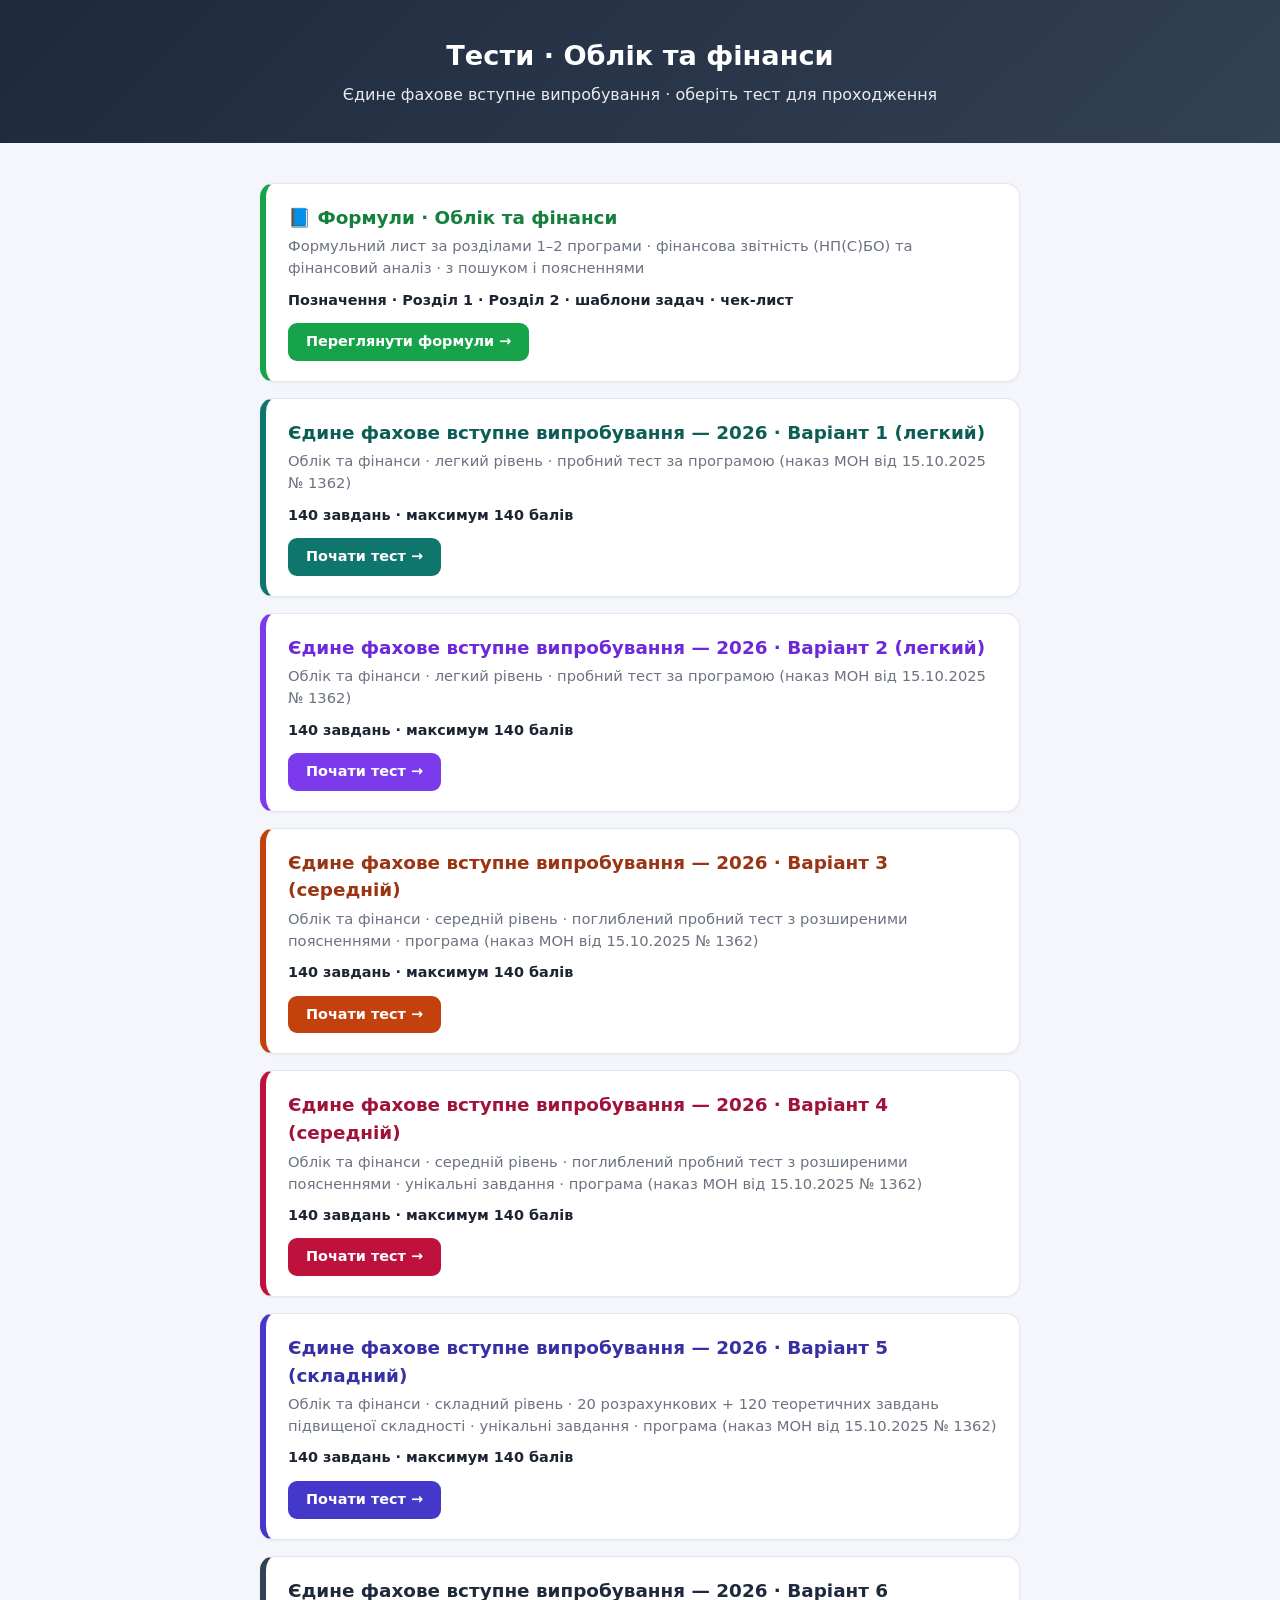
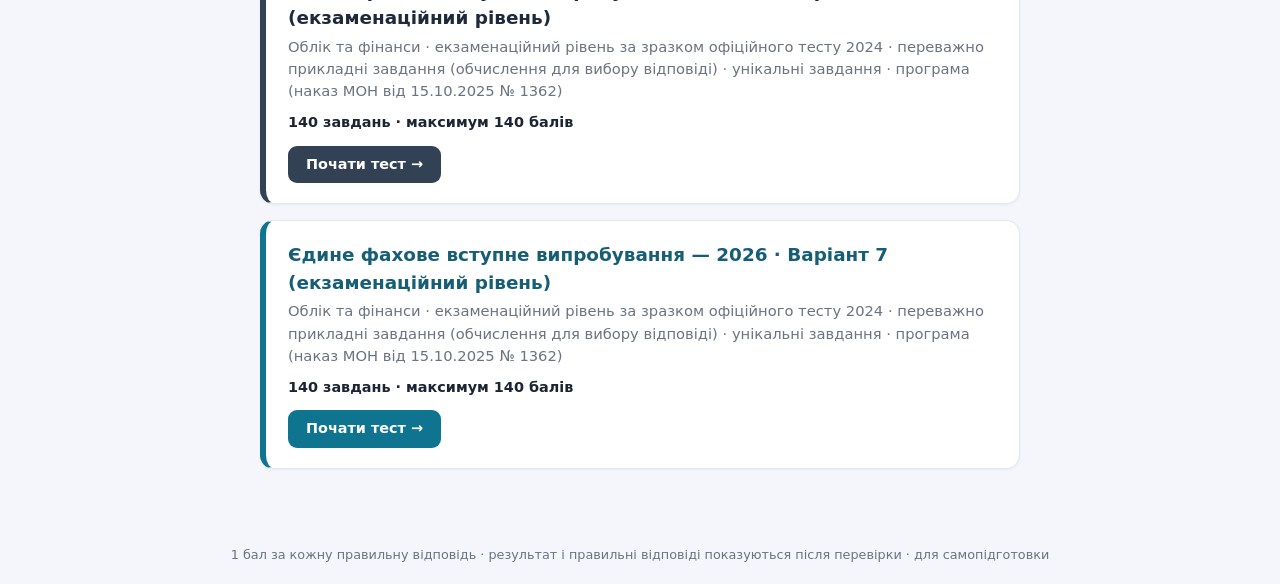
==== docs/index.html @ 67af6b8b "Підготовка статичного сайту тестів ЄФВВ для GitHub Pages - сайт у docs/ (index.html + variant-1..7 +" ====
<!DOCTYPE html>
<html lang="uk">
<head>
<meta charset="UTF-8">
<meta name="viewport" content="width=device-width, initial-scale=1.0">
<title>Тести ЄФВВ · Облік та фінанси</title>
<meta name="description" content="Безкоштовні пробні тести ЄФВВ з обліку та фінансів: варіанти різної складності з миттєвою перевіркою та формульний лист. Для самопідготовки до вступу в магістратуру.">
<meta property="og:type" content="website">
<meta property="og:locale" content="uk_UA">
<meta property="og:title" content="Тести ЄФВВ · Облік та фінанси">
<meta property="og:description" content="Безкоштовні пробні тести ЄФВВ з обліку та фінансів + формульний лист. Варіанти різної складності з миттєвою перевіркою.">
<meta name="twitter:card" content="summary">
<link rel="icon" href="assets/favicon.svg">
<style>
  body{margin:0;font-family:'Segoe UI',system-ui,Arial,sans-serif;background:#f4f6fb;color:#1c2433;line-height:1.5}
  header{background:linear-gradient(135deg,#1e293b,#334155);color:#fff;padding:36px 20px;text-align:center}
  header h1{margin:0 0 6px;font-size:1.7rem}
  header p{margin:0;opacity:.9}
  .wrap{max-width:760px;margin:0 auto;padding:24px 20px 40px}
  .card{display:block;text-decoration:none;color:inherit;background:#fff;border:1px solid #e3e8f0;
        border-left:6px solid var(--c);border-radius:14px;padding:20px 22px;margin:16px 0;
        box-shadow:0 1px 3px rgba(20,30,60,.05);transition:.15s}
  .card:hover{transform:translateY(-2px);box-shadow:0 8px 22px rgba(20,30,60,.10)}
  .card .cn{font-size:1.15rem;font-weight:700;color:var(--cd)}
  .card .cd{color:#6b7280;font-size:.92rem;margin-top:4px}
  .card .cb{color:#1c2433;font-size:.9rem;margin-top:10px;font-weight:600}
  .card .go{margin-top:12px;display:inline-block;color:#fff;background:var(--c);
            padding:8px 18px;border-radius:9px;font-weight:700;font-size:.9rem}
  footer{text-align:center;color:#6b7280;font-size:.8rem;padding:20px}
</style>
</head>
<body>
<header>
  <h1>Тести · Облік та фінанси</h1>
  <p>Єдине фахове вступне випробування · оберіть тест для проходження</p>
</header>
<div class="wrap">
<a class="card" style="--c:#16a34a;--cd:#15803d" href="formulas.html"><div class="cn">📘 Формули · Облік та фінанси</div><div class="cd">Формульний лист за розділами 1–2 програми · фінансова звітність (НП(С)БО) та фінансовий аналіз · з пошуком і поясненнями</div><div class="cb">Позначення · Розділ 1 · Розділ 2 · шаблони задач · чек-лист</div><div class="go">Переглянути формули →</div></a>
<a class="card" style="--c:#0f766e;--cd:#0d5d57" href="variant-1.html"><div class="cn">Єдине фахове вступне випробування — 2026 · Варіант 1 (легкий)</div><div class="cd">Облік та фінанси · легкий рівень · пробний тест за програмою (наказ МОН від 15.10.2025 № 1362)</div><div class="cb">140 завдань · максимум 140 балів</div><div class="go">Почати тест →</div></a>
<a class="card" style="--c:#7c3aed;--cd:#6d28d9" href="variant-2.html"><div class="cn">Єдине фахове вступне випробування — 2026 · Варіант 2 (легкий)</div><div class="cd">Облік та фінанси · легкий рівень · пробний тест за програмою (наказ МОН від 15.10.2025 № 1362)</div><div class="cb">140 завдань · максимум 140 балів</div><div class="go">Почати тест →</div></a>
<a class="card" style="--c:#c2410c;--cd:#9a3412" href="variant-3.html"><div class="cn">Єдине фахове вступне випробування — 2026 · Варіант 3 (середній)</div><div class="cd">Облік та фінанси · середній рівень · поглиблений пробний тест з розширеними поясненнями · програма (наказ МОН від 15.10.2025 № 1362)</div><div class="cb">140 завдань · максимум 140 балів</div><div class="go">Почати тест →</div></a>
<a class="card" style="--c:#be123c;--cd:#9f1239" href="variant-4.html"><div class="cn">Єдине фахове вступне випробування — 2026 · Варіант 4 (середній)</div><div class="cd">Облік та фінанси · середній рівень · поглиблений пробний тест з розширеними поясненнями · унікальні завдання · програма (наказ МОН від 15.10.2025 № 1362)</div><div class="cb">140 завдань · максимум 140 балів</div><div class="go">Почати тест →</div></a>
<a class="card" style="--c:#4338ca;--cd:#3730a3" href="variant-5.html"><div class="cn">Єдине фахове вступне випробування — 2026 · Варіант 5 (складний)</div><div class="cd">Облік та фінанси · складний рівень · 20 розрахункових + 120 теоретичних завдань підвищеної складності · унікальні завдання · програма (наказ МОН від 15.10.2025 № 1362)</div><div class="cb">140 завдань · максимум 140 балів</div><div class="go">Почати тест →</div></a>
<a class="card" style="--c:#334155;--cd:#1e293b" href="variant-6.html"><div class="cn">Єдине фахове вступне випробування — 2026 · Варіант 6 (екзаменаційний рівень)</div><div class="cd">Облік та фінанси · екзаменаційний рівень за зразком офіційного тесту 2024 · переважно прикладні завдання (обчислення для вибору відповіді) · унікальні завдання · програма (наказ МОН від 15.10.2025 № 1362)</div><div class="cb">140 завдань · максимум 140 балів</div><div class="go">Почати тест →</div></a>
<a class="card" style="--c:#0e7490;--cd:#155e75" href="variant-7.html"><div class="cn">Єдине фахове вступне випробування — 2026 · Варіант 7 (екзаменаційний рівень)</div><div class="cd">Облік та фінанси · екзаменаційний рівень за зразком офіційного тесту 2024 · переважно прикладні завдання (обчислення для вибору відповіді) · унікальні завдання · програма (наказ МОН від 15.10.2025 № 1362)</div><div class="cb">140 завдань · максимум 140 балів</div><div class="go">Почати тест →</div></a>
</div>
<footer>1 бал за кожну правильну відповідь · результат і правильні відповіді показуються після перевірки · для самопідготовки</footer>
</body>
</html>
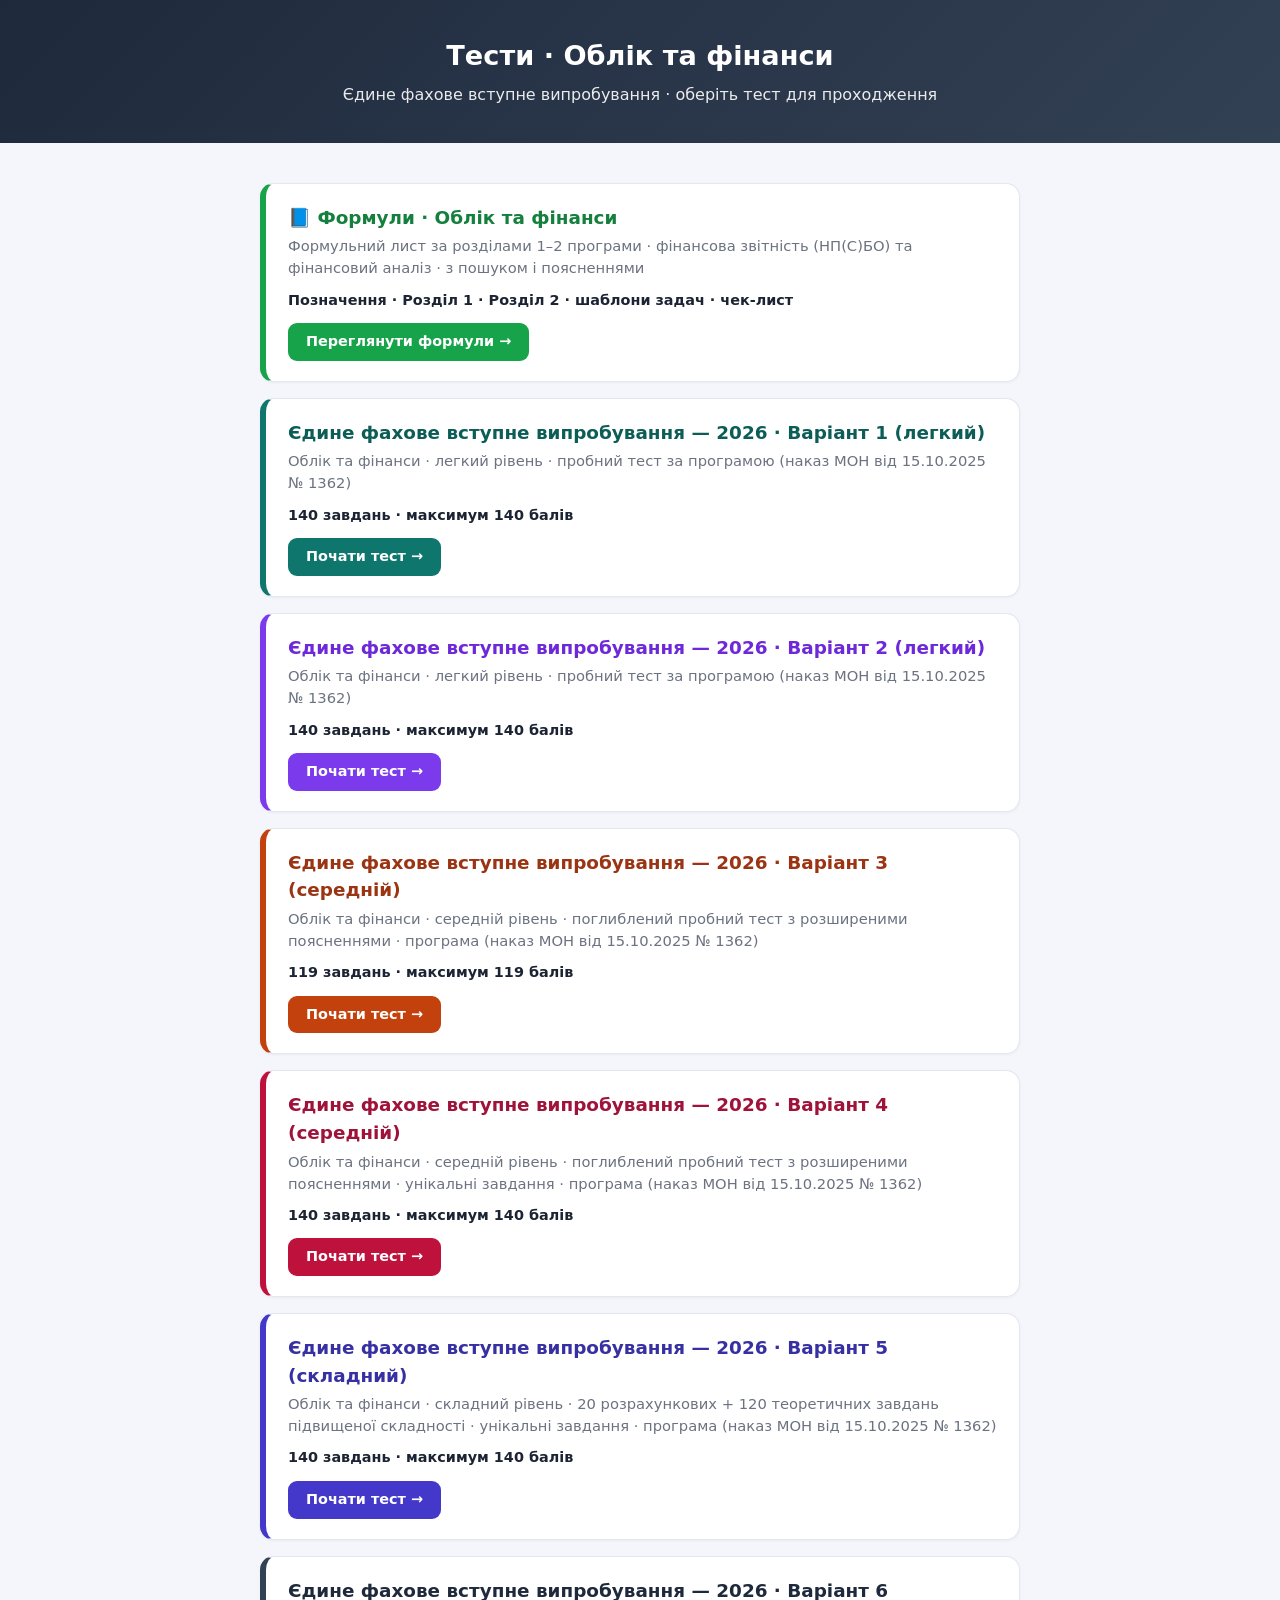
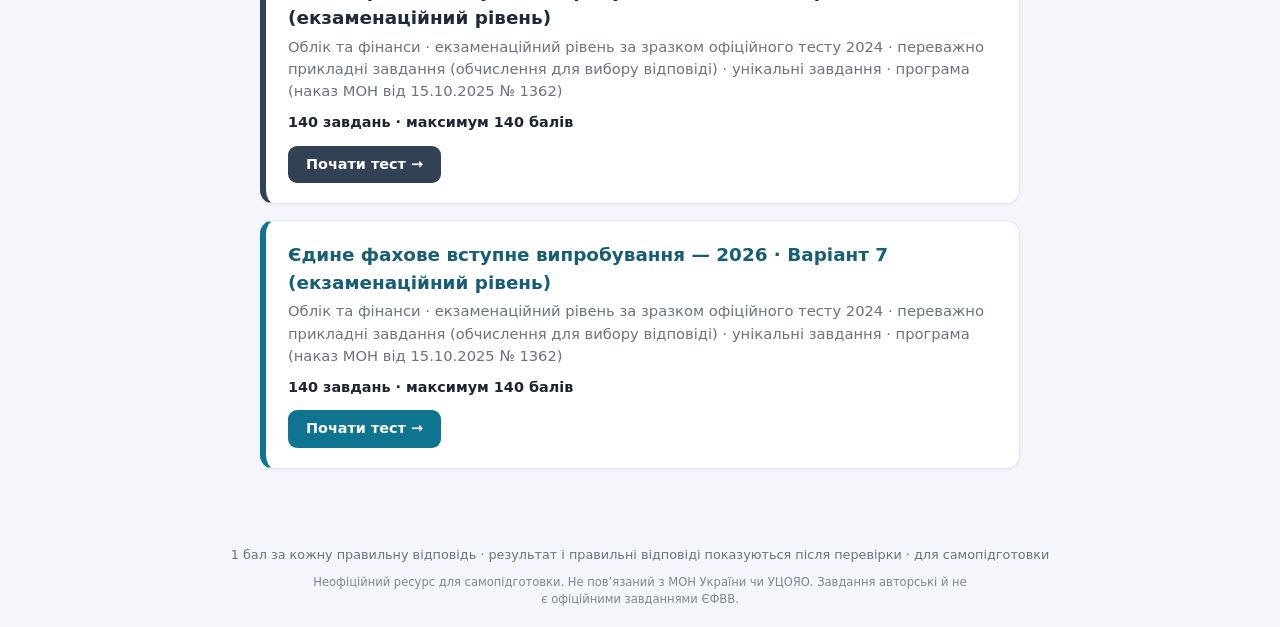
==== commit e3f4430a: "Дисклеймер на сторінках + дедуплікація питань між варіантами - видимий дисклеймер у футері (головна," ====
--- a/docs/index.html
+++ b/docs/index.html
@@ -27,6 +27,7 @@
   .card .go{margin-top:12px;display:inline-block;color:#fff;background:var(--c);
             padding:8px 18px;border-radius:9px;font-weight:700;font-size:.9rem}
   footer{text-align:center;color:#6b7280;font-size:.8rem;padding:20px}
+  .disclaimer{max-width:660px;margin:10px auto 0;font-size:.72rem;line-height:1.45;color:#6b7280;opacity:.85}
 </style>
 </head>
 <body>
@@ -38,12 +39,12 @@
 <a class="card" style="--c:#16a34a;--cd:#15803d" href="formulas.html"><div class="cn">📘 Формули · Облік та фінанси</div><div class="cd">Формульний лист за розділами 1–2 програми · фінансова звітність (НП(С)БО) та фінансовий аналіз · з пошуком і поясненнями</div><div class="cb">Позначення · Розділ 1 · Розділ 2 · шаблони задач · чек-лист</div><div class="go">Переглянути формули →</div></a>
 <a class="card" style="--c:#0f766e;--cd:#0d5d57" href="variant-1.html"><div class="cn">Єдине фахове вступне випробування — 2026 · Варіант 1 (легкий)</div><div class="cd">Облік та фінанси · легкий рівень · пробний тест за програмою (наказ МОН від 15.10.2025 № 1362)</div><div class="cb">140 завдань · максимум 140 балів</div><div class="go">Почати тест →</div></a>
 <a class="card" style="--c:#7c3aed;--cd:#6d28d9" href="variant-2.html"><div class="cn">Єдине фахове вступне випробування — 2026 · Варіант 2 (легкий)</div><div class="cd">Облік та фінанси · легкий рівень · пробний тест за програмою (наказ МОН від 15.10.2025 № 1362)</div><div class="cb">140 завдань · максимум 140 балів</div><div class="go">Почати тест →</div></a>
-<a class="card" style="--c:#c2410c;--cd:#9a3412" href="variant-3.html"><div class="cn">Єдине фахове вступне випробування — 2026 · Варіант 3 (середній)</div><div class="cd">Облік та фінанси · середній рівень · поглиблений пробний тест з розширеними поясненнями · програма (наказ МОН від 15.10.2025 № 1362)</div><div class="cb">140 завдань · максимум 140 балів</div><div class="go">Почати тест →</div></a>
+<a class="card" style="--c:#c2410c;--cd:#9a3412" href="variant-3.html"><div class="cn">Єдине фахове вступне випробування — 2026 · Варіант 3 (середній)</div><div class="cd">Облік та фінанси · середній рівень · поглиблений пробний тест з розширеними поясненнями · програма (наказ МОН від 15.10.2025 № 1362)</div><div class="cb">119 завдань · максимум 119 балів</div><div class="go">Почати тест →</div></a>
 <a class="card" style="--c:#be123c;--cd:#9f1239" href="variant-4.html"><div class="cn">Єдине фахове вступне випробування — 2026 · Варіант 4 (середній)</div><div class="cd">Облік та фінанси · середній рівень · поглиблений пробний тест з розширеними поясненнями · унікальні завдання · програма (наказ МОН від 15.10.2025 № 1362)</div><div class="cb">140 завдань · максимум 140 балів</div><div class="go">Почати тест →</div></a>
 <a class="card" style="--c:#4338ca;--cd:#3730a3" href="variant-5.html"><div class="cn">Єдине фахове вступне випробування — 2026 · Варіант 5 (складний)</div><div class="cd">Облік та фінанси · складний рівень · 20 розрахункових + 120 теоретичних завдань підвищеної складності · унікальні завдання · програма (наказ МОН від 15.10.2025 № 1362)</div><div class="cb">140 завдань · максимум 140 балів</div><div class="go">Почати тест →</div></a>
 <a class="card" style="--c:#334155;--cd:#1e293b" href="variant-6.html"><div class="cn">Єдине фахове вступне випробування — 2026 · Варіант 6 (екзаменаційний рівень)</div><div class="cd">Облік та фінанси · екзаменаційний рівень за зразком офіційного тесту 2024 · переважно прикладні завдання (обчислення для вибору відповіді) · унікальні завдання · програма (наказ МОН від 15.10.2025 № 1362)</div><div class="cb">140 завдань · максимум 140 балів</div><div class="go">Почати тест →</div></a>
 <a class="card" style="--c:#0e7490;--cd:#155e75" href="variant-7.html"><div class="cn">Єдине фахове вступне випробування — 2026 · Варіант 7 (екзаменаційний рівень)</div><div class="cd">Облік та фінанси · екзаменаційний рівень за зразком офіційного тесту 2024 · переважно прикладні завдання (обчислення для вибору відповіді) · унікальні завдання · програма (наказ МОН від 15.10.2025 № 1362)</div><div class="cb">140 завдань · максимум 140 балів</div><div class="go">Почати тест →</div></a>
 </div>
-<footer>1 бал за кожну правильну відповідь · результат і правильні відповіді показуються після перевірки · для самопідготовки</footer>
+<footer>1 бал за кожну правильну відповідь · результат і правильні відповіді показуються після перевірки · для самопідготовки<div class="disclaimer">Неофіційний ресурс для самопідготовки. Не пов’язаний з МОН України чи УЦОЯО. Завдання авторські й не є офіційними завданнями ЄФВВ.</div></footer>
 </body>
 </html>
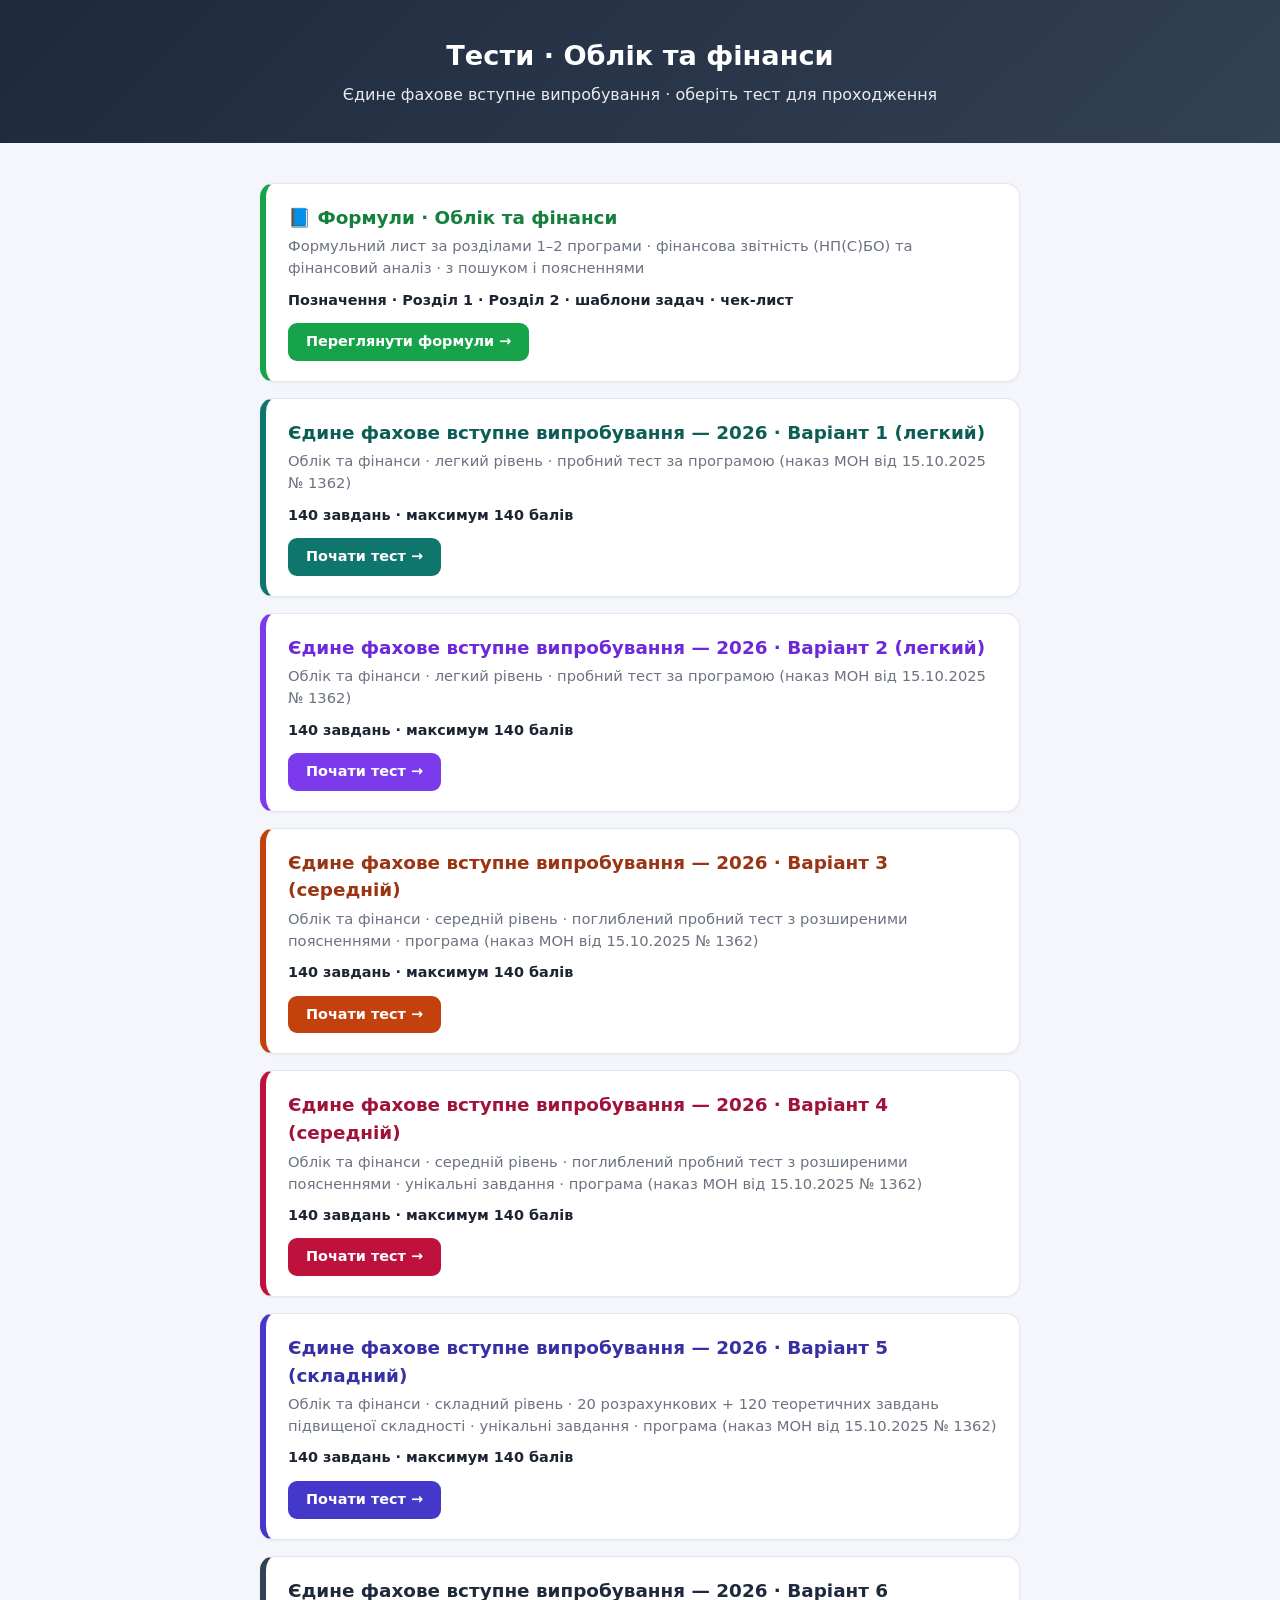
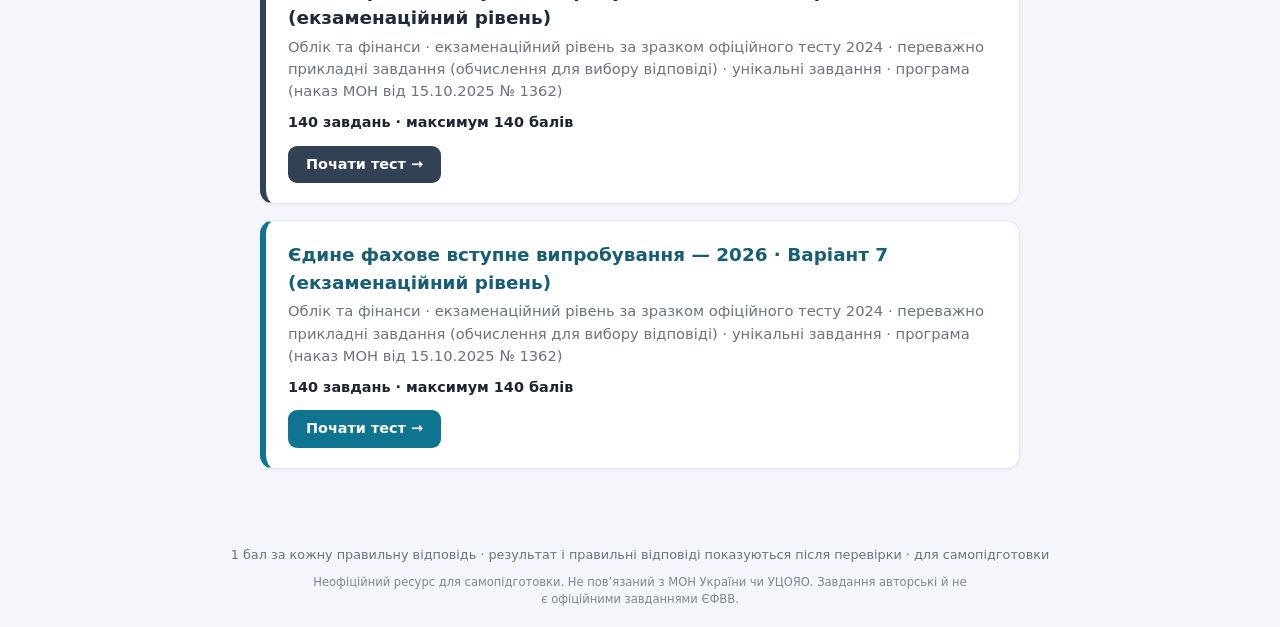
==== commit 4735f33c: "Варіант 3 знову 140 питань: додано 21 унікальне питання - generators/extra_v3.json: 21 нове питання " ====
--- a/docs/index.html
+++ b/docs/index.html
@@ -39,7 +39,7 @@
 <a class="card" style="--c:#16a34a;--cd:#15803d" href="formulas.html"><div class="cn">📘 Формули · Облік та фінанси</div><div class="cd">Формульний лист за розділами 1–2 програми · фінансова звітність (НП(С)БО) та фінансовий аналіз · з пошуком і поясненнями</div><div class="cb">Позначення · Розділ 1 · Розділ 2 · шаблони задач · чек-лист</div><div class="go">Переглянути формули →</div></a>
 <a class="card" style="--c:#0f766e;--cd:#0d5d57" href="variant-1.html"><div class="cn">Єдине фахове вступне випробування — 2026 · Варіант 1 (легкий)</div><div class="cd">Облік та фінанси · легкий рівень · пробний тест за програмою (наказ МОН від 15.10.2025 № 1362)</div><div class="cb">140 завдань · максимум 140 балів</div><div class="go">Почати тест →</div></a>
 <a class="card" style="--c:#7c3aed;--cd:#6d28d9" href="variant-2.html"><div class="cn">Єдине фахове вступне випробування — 2026 · Варіант 2 (легкий)</div><div class="cd">Облік та фінанси · легкий рівень · пробний тест за програмою (наказ МОН від 15.10.2025 № 1362)</div><div class="cb">140 завдань · максимум 140 балів</div><div class="go">Почати тест →</div></a>
-<a class="card" style="--c:#c2410c;--cd:#9a3412" href="variant-3.html"><div class="cn">Єдине фахове вступне випробування — 2026 · Варіант 3 (середній)</div><div class="cd">Облік та фінанси · середній рівень · поглиблений пробний тест з розширеними поясненнями · програма (наказ МОН від 15.10.2025 № 1362)</div><div class="cb">119 завдань · максимум 119 балів</div><div class="go">Почати тест →</div></a>
+<a class="card" style="--c:#c2410c;--cd:#9a3412" href="variant-3.html"><div class="cn">Єдине фахове вступне випробування — 2026 · Варіант 3 (середній)</div><div class="cd">Облік та фінанси · середній рівень · поглиблений пробний тест з розширеними поясненнями · програма (наказ МОН від 15.10.2025 № 1362)</div><div class="cb">140 завдань · максимум 140 балів</div><div class="go">Почати тест →</div></a>
 <a class="card" style="--c:#be123c;--cd:#9f1239" href="variant-4.html"><div class="cn">Єдине фахове вступне випробування — 2026 · Варіант 4 (середній)</div><div class="cd">Облік та фінанси · середній рівень · поглиблений пробний тест з розширеними поясненнями · унікальні завдання · програма (наказ МОН від 15.10.2025 № 1362)</div><div class="cb">140 завдань · максимум 140 балів</div><div class="go">Почати тест →</div></a>
 <a class="card" style="--c:#4338ca;--cd:#3730a3" href="variant-5.html"><div class="cn">Єдине фахове вступне випробування — 2026 · Варіант 5 (складний)</div><div class="cd">Облік та фінанси · складний рівень · 20 розрахункових + 120 теоретичних завдань підвищеної складності · унікальні завдання · програма (наказ МОН від 15.10.2025 № 1362)</div><div class="cb">140 завдань · максимум 140 балів</div><div class="go">Почати тест →</div></a>
 <a class="card" style="--c:#334155;--cd:#1e293b" href="variant-6.html"><div class="cn">Єдине фахове вступне випробування — 2026 · Варіант 6 (екзаменаційний рівень)</div><div class="cd">Облік та фінанси · екзаменаційний рівень за зразком офіційного тесту 2024 · переважно прикладні завдання (обчислення для вибору відповіді) · унікальні завдання · програма (наказ МОН від 15.10.2025 № 1362)</div><div class="cb">140 завдань · максимум 140 балів</div><div class="go">Почати тест →</div></a>
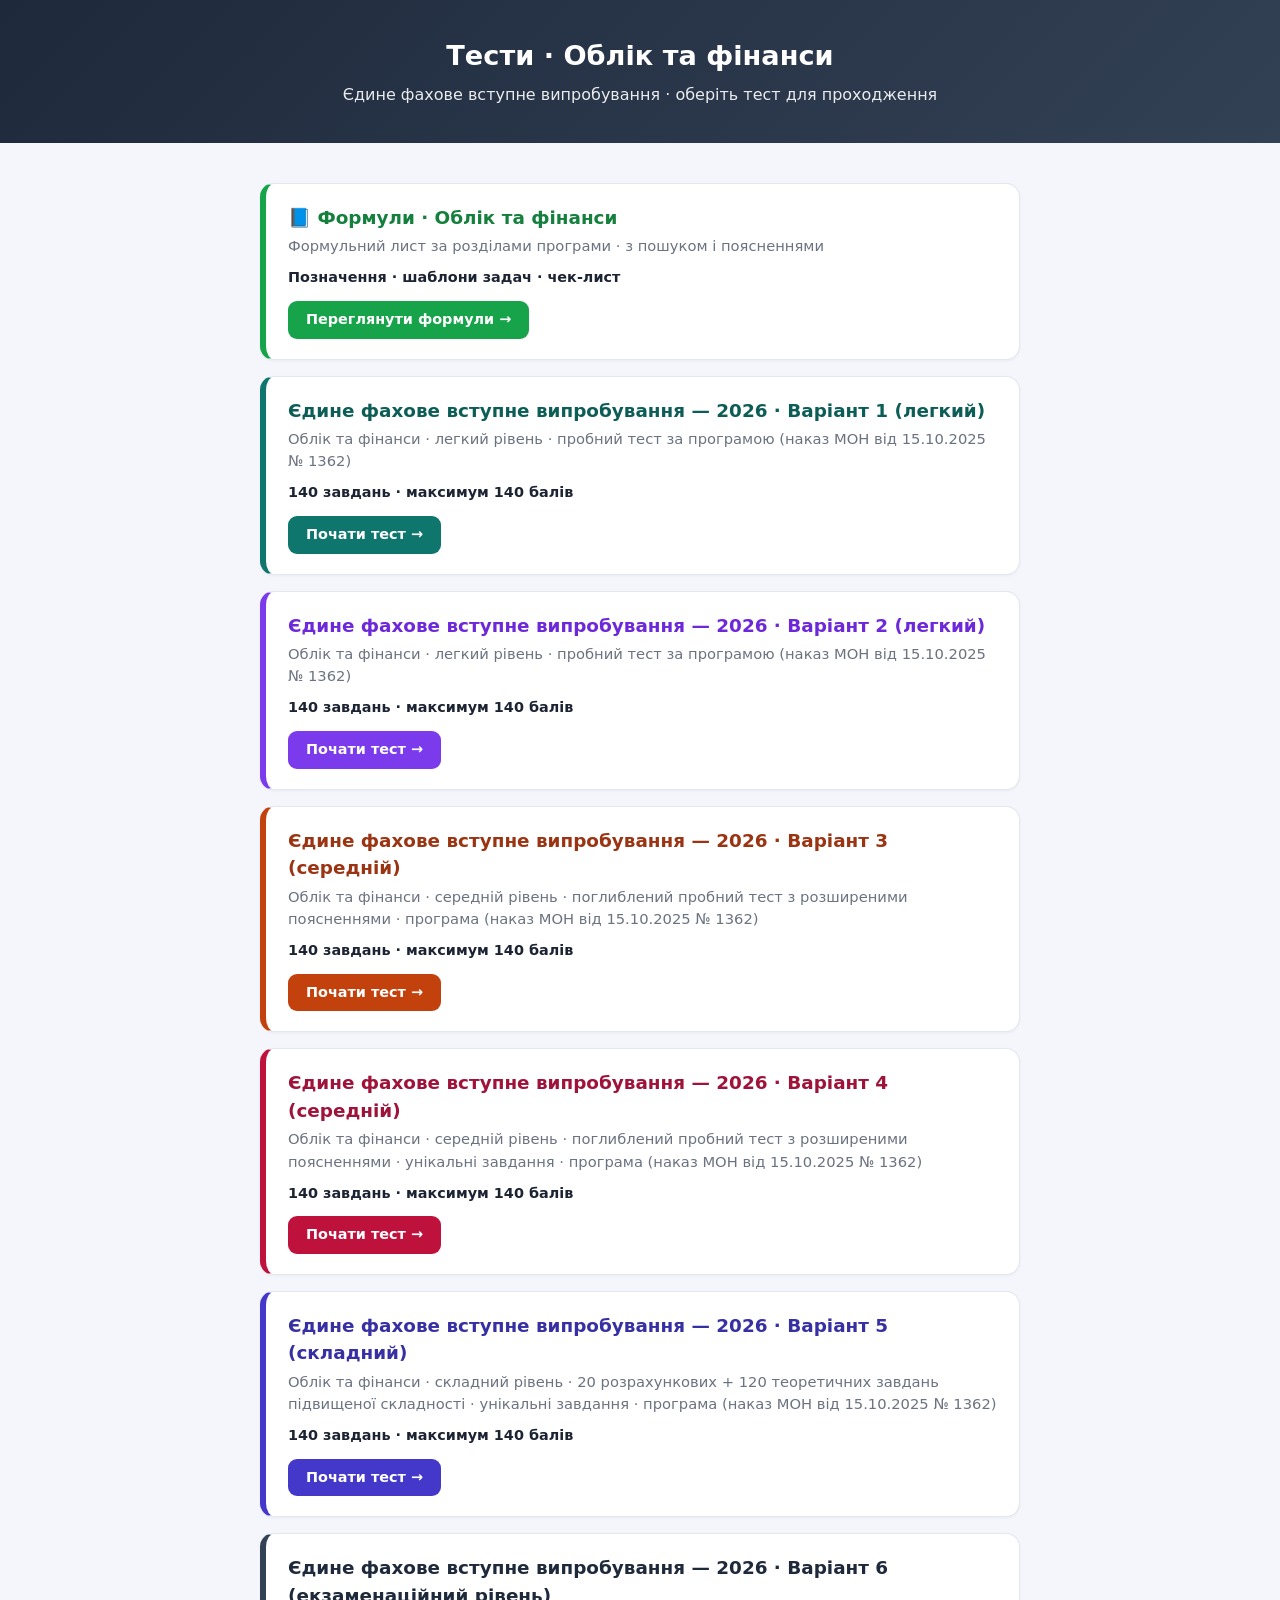
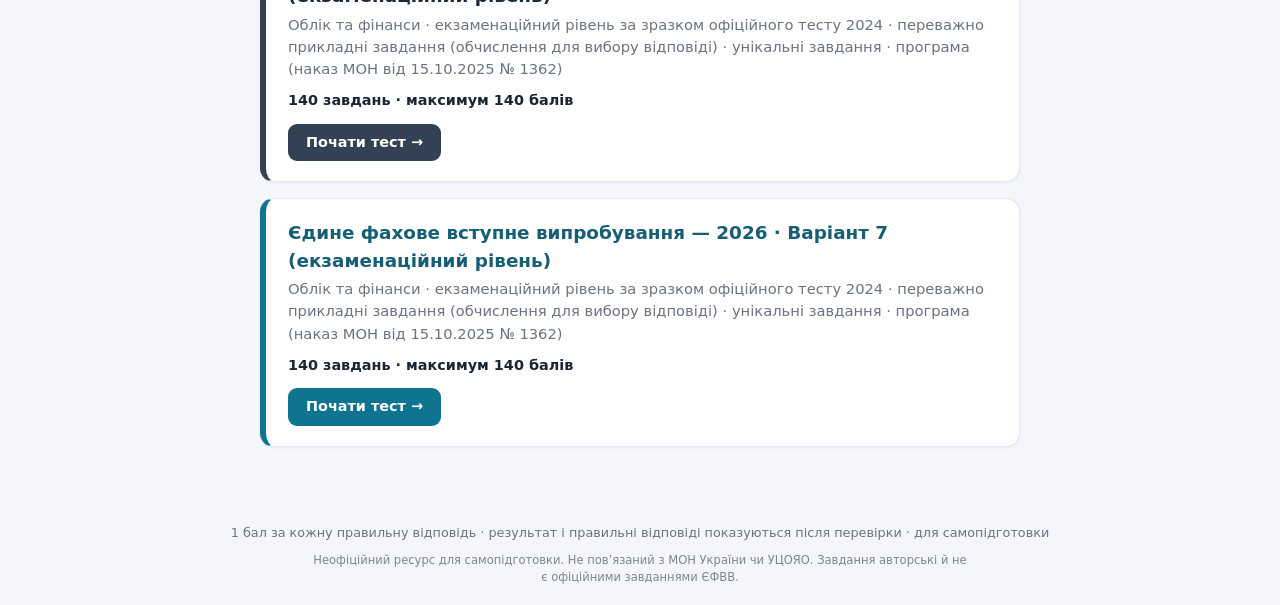
==== commit 29e93ad6: "fixed formulas card" ====
--- a/docs/index.html
+++ b/docs/index.html
@@ -1,50 +1,186 @@
 <!DOCTYPE html>
 <html lang="uk">
+
 <head>
-<meta charset="UTF-8">
-<meta name="viewport" content="width=device-width, initial-scale=1.0">
-<title>Тести ЄФВВ · Облік та фінанси</title>
-<meta name="description" content="Безкоштовні пробні тести ЄФВВ з обліку та фінансів: варіанти різної складності з миттєвою перевіркою та формульний лист. Для самопідготовки до вступу в магістратуру.">
-<meta property="og:type" content="website">
-<meta property="og:locale" content="uk_UA">
-<meta property="og:title" content="Тести ЄФВВ · Облік та фінанси">
-<meta property="og:description" content="Безкоштовні пробні тести ЄФВВ з обліку та фінансів + формульний лист. Варіанти різної складності з миттєвою перевіркою.">
-<meta name="twitter:card" content="summary">
-<link rel="icon" href="assets/favicon.svg">
-<style>
-  body{margin:0;font-family:'Segoe UI',system-ui,Arial,sans-serif;background:#f4f6fb;color:#1c2433;line-height:1.5}
-  header{background:linear-gradient(135deg,#1e293b,#334155);color:#fff;padding:36px 20px;text-align:center}
-  header h1{margin:0 0 6px;font-size:1.7rem}
-  header p{margin:0;opacity:.9}
-  .wrap{max-width:760px;margin:0 auto;padding:24px 20px 40px}
-  .card{display:block;text-decoration:none;color:inherit;background:#fff;border:1px solid #e3e8f0;
-        border-left:6px solid var(--c);border-radius:14px;padding:20px 22px;margin:16px 0;
-        box-shadow:0 1px 3px rgba(20,30,60,.05);transition:.15s}
-  .card:hover{transform:translateY(-2px);box-shadow:0 8px 22px rgba(20,30,60,.10)}
-  .card .cn{font-size:1.15rem;font-weight:700;color:var(--cd)}
-  .card .cd{color:#6b7280;font-size:.92rem;margin-top:4px}
-  .card .cb{color:#1c2433;font-size:.9rem;margin-top:10px;font-weight:600}
-  .card .go{margin-top:12px;display:inline-block;color:#fff;background:var(--c);
-            padding:8px 18px;border-radius:9px;font-weight:700;font-size:.9rem}
-  footer{text-align:center;color:#6b7280;font-size:.8rem;padding:20px}
-  .disclaimer{max-width:660px;margin:10px auto 0;font-size:.72rem;line-height:1.45;color:#6b7280;opacity:.85}
-</style>
+  <meta charset="UTF-8">
+  <meta name="viewport" content="width=device-width, initial-scale=1.0">
+  <title>Тести ЄФВВ · Облік та фінанси</title>
+  <meta name="description"
+    content="Безкоштовні пробні тести ЄФВВ з обліку та фінансів: варіанти різної складності з миттєвою перевіркою та формульний лист. Для самопідготовки до вступу в магістратуру.">
+  <meta property="og:type" content="website">
+  <meta property="og:locale" content="uk_UA">
+  <meta property="og:title" content="Тести ЄФВВ · Облік та фінанси">
+  <meta property="og:description"
+    content="Безкоштовні пробні тести ЄФВВ з обліку та фінансів + формульний лист. Варіанти різної складності з миттєвою перевіркою.">
+  <meta name="twitter:card" content="summary">
+  <link rel="icon" href="assets/favicon.svg">
+  <style>
+    body {
+      margin: 0;
+      font-family: 'Segoe UI', system-ui, Arial, sans-serif;
+      background: #f4f6fb;
+      color: #1c2433;
+      line-height: 1.5
+    }
+
+    header {
+      background: linear-gradient(135deg, #1e293b, #334155);
+      color: #fff;
+      padding: 36px 20px;
+      text-align: center
+    }
+
+    header h1 {
+      margin: 0 0 6px;
+      font-size: 1.7rem
+    }
+
+    header p {
+      margin: 0;
+      opacity: .9
+    }
+
+    .wrap {
+      max-width: 760px;
+      margin: 0 auto;
+      padding: 24px 20px 40px
+    }
+
+    .card {
+      display: block;
+      text-decoration: none;
+      color: inherit;
+      background: #fff;
+      border: 1px solid #e3e8f0;
+      border-left: 6px solid var(--c);
+      border-radius: 14px;
+      padding: 20px 22px;
+      margin: 16px 0;
+      box-shadow: 0 1px 3px rgba(20, 30, 60, .05);
+      transition: .15s
+    }
+
+    .card:hover {
+      transform: translateY(-2px);
+      box-shadow: 0 8px 22px rgba(20, 30, 60, .10)
+    }
+
+    .card .cn {
+      font-size: 1.15rem;
+      font-weight: 700;
+      color: var(--cd)
+    }
+
+    .card .cd {
+      color: #6b7280;
+      font-size: .92rem;
+      margin-top: 4px
+    }
+
+    .card .cb {
+      color: #1c2433;
+      font-size: .9rem;
+      margin-top: 10px;
+      font-weight: 600
+    }
+
+    .card .go {
+      margin-top: 12px;
+      display: inline-block;
+      color: #fff;
+      background: var(--c);
+      padding: 8px 18px;
+      border-radius: 9px;
+      font-weight: 700;
+      font-size: .9rem
+    }
+
+    footer {
+      text-align: center;
+      color: #6b7280;
+      font-size: .8rem;
+      padding: 20px
+    }
+
+    .disclaimer {
+      max-width: 660px;
+      margin: 10px auto 0;
+      font-size: .72rem;
+      line-height: 1.45;
+      color: #6b7280;
+      opacity: .85
+    }
+  </style>
 </head>
+
 <body>
-<header>
-  <h1>Тести · Облік та фінанси</h1>
-  <p>Єдине фахове вступне випробування · оберіть тест для проходження</p>
-</header>
-<div class="wrap">
-<a class="card" style="--c:#16a34a;--cd:#15803d" href="formulas.html"><div class="cn">📘 Формули · Облік та фінанси</div><div class="cd">Формульний лист за розділами 1–2 програми · фінансова звітність (НП(С)БО) та фінансовий аналіз · з пошуком і поясненнями</div><div class="cb">Позначення · Розділ 1 · Розділ 2 · шаблони задач · чек-лист</div><div class="go">Переглянути формули →</div></a>
-<a class="card" style="--c:#0f766e;--cd:#0d5d57" href="variant-1.html"><div class="cn">Єдине фахове вступне випробування — 2026 · Варіант 1 (легкий)</div><div class="cd">Облік та фінанси · легкий рівень · пробний тест за програмою (наказ МОН від 15.10.2025 № 1362)</div><div class="cb">140 завдань · максимум 140 балів</div><div class="go">Почати тест →</div></a>
-<a class="card" style="--c:#7c3aed;--cd:#6d28d9" href="variant-2.html"><div class="cn">Єдине фахове вступне випробування — 2026 · Варіант 2 (легкий)</div><div class="cd">Облік та фінанси · легкий рівень · пробний тест за програмою (наказ МОН від 15.10.2025 № 1362)</div><div class="cb">140 завдань · максимум 140 балів</div><div class="go">Почати тест →</div></a>
-<a class="card" style="--c:#c2410c;--cd:#9a3412" href="variant-3.html"><div class="cn">Єдине фахове вступне випробування — 2026 · Варіант 3 (середній)</div><div class="cd">Облік та фінанси · середній рівень · поглиблений пробний тест з розширеними поясненнями · програма (наказ МОН від 15.10.2025 № 1362)</div><div class="cb">140 завдань · максимум 140 балів</div><div class="go">Почати тест →</div></a>
-<a class="card" style="--c:#be123c;--cd:#9f1239" href="variant-4.html"><div class="cn">Єдине фахове вступне випробування — 2026 · Варіант 4 (середній)</div><div class="cd">Облік та фінанси · середній рівень · поглиблений пробний тест з розширеними поясненнями · унікальні завдання · програма (наказ МОН від 15.10.2025 № 1362)</div><div class="cb">140 завдань · максимум 140 балів</div><div class="go">Почати тест →</div></a>
-<a class="card" style="--c:#4338ca;--cd:#3730a3" href="variant-5.html"><div class="cn">Єдине фахове вступне випробування — 2026 · Варіант 5 (складний)</div><div class="cd">Облік та фінанси · складний рівень · 20 розрахункових + 120 теоретичних завдань підвищеної складності · унікальні завдання · програма (наказ МОН від 15.10.2025 № 1362)</div><div class="cb">140 завдань · максимум 140 балів</div><div class="go">Почати тест →</div></a>
-<a class="card" style="--c:#334155;--cd:#1e293b" href="variant-6.html"><div class="cn">Єдине фахове вступне випробування — 2026 · Варіант 6 (екзаменаційний рівень)</div><div class="cd">Облік та фінанси · екзаменаційний рівень за зразком офіційного тесту 2024 · переважно прикладні завдання (обчислення для вибору відповіді) · унікальні завдання · програма (наказ МОН від 15.10.2025 № 1362)</div><div class="cb">140 завдань · максимум 140 балів</div><div class="go">Почати тест →</div></a>
-<a class="card" style="--c:#0e7490;--cd:#155e75" href="variant-7.html"><div class="cn">Єдине фахове вступне випробування — 2026 · Варіант 7 (екзаменаційний рівень)</div><div class="cd">Облік та фінанси · екзаменаційний рівень за зразком офіційного тесту 2024 · переважно прикладні завдання (обчислення для вибору відповіді) · унікальні завдання · програма (наказ МОН від 15.10.2025 № 1362)</div><div class="cb">140 завдань · максимум 140 балів</div><div class="go">Почати тест →</div></a>
-</div>
-<footer>1 бал за кожну правильну відповідь · результат і правильні відповіді показуються після перевірки · для самопідготовки<div class="disclaimer">Неофіційний ресурс для самопідготовки. Не пов’язаний з МОН України чи УЦОЯО. Завдання авторські й не є офіційними завданнями ЄФВВ.</div></footer>
+  <header>
+    <h1>Тести · Облік та фінанси</h1>
+    <p>Єдине фахове вступне випробування · оберіть тест для проходження</p>
+  </header>
+  <div class="wrap">
+    <a class="card" style="--c:#16a34a;--cd:#15803d" href="formulas.html">
+      <div class="cn">📘 Формули · Облік та фінанси</div>
+      <div class="cd">Формульний лист за розділами програми · з пошуком і поясненнями</div>
+      <div class="cb">Позначення · шаблони задач · чек-лист</div>
+      <div class="go">Переглянути формули →</div>
+    </a>
+    <a class="card" style="--c:#0f766e;--cd:#0d5d57" href="variant-1.html">
+      <div class="cn">Єдине фахове вступне випробування — 2026 · Варіант 1 (легкий)</div>
+      <div class="cd">Облік та фінанси · легкий рівень · пробний тест за програмою (наказ МОН від 15.10.2025 № 1362)
+      </div>
+      <div class="cb">140 завдань · максимум 140 балів</div>
+      <div class="go">Почати тест →</div>
+    </a>
+    <a class="card" style="--c:#7c3aed;--cd:#6d28d9" href="variant-2.html">
+      <div class="cn">Єдине фахове вступне випробування — 2026 · Варіант 2 (легкий)</div>
+      <div class="cd">Облік та фінанси · легкий рівень · пробний тест за програмою (наказ МОН від 15.10.2025 № 1362)
+      </div>
+      <div class="cb">140 завдань · максимум 140 балів</div>
+      <div class="go">Почати тест →</div>
+    </a>
+    <a class="card" style="--c:#c2410c;--cd:#9a3412" href="variant-3.html">
+      <div class="cn">Єдине фахове вступне випробування — 2026 · Варіант 3 (середній)</div>
+      <div class="cd">Облік та фінанси · середній рівень · поглиблений пробний тест з розширеними поясненнями · програма
+        (наказ МОН від 15.10.2025 № 1362)</div>
+      <div class="cb">140 завдань · максимум 140 балів</div>
+      <div class="go">Почати тест →</div>
+    </a>
+    <a class="card" style="--c:#be123c;--cd:#9f1239" href="variant-4.html">
+      <div class="cn">Єдине фахове вступне випробування — 2026 · Варіант 4 (середній)</div>
+      <div class="cd">Облік та фінанси · середній рівень · поглиблений пробний тест з розширеними поясненнями ·
+        унікальні завдання · програма (наказ МОН від 15.10.2025 № 1362)</div>
+      <div class="cb">140 завдань · максимум 140 балів</div>
+      <div class="go">Почати тест →</div>
+    </a>
+    <a class="card" style="--c:#4338ca;--cd:#3730a3" href="variant-5.html">
+      <div class="cn">Єдине фахове вступне випробування — 2026 · Варіант 5 (складний)</div>
+      <div class="cd">Облік та фінанси · складний рівень · 20 розрахункових + 120 теоретичних завдань підвищеної
+        складності · унікальні завдання · програма (наказ МОН від 15.10.2025 № 1362)</div>
+      <div class="cb">140 завдань · максимум 140 балів</div>
+      <div class="go">Почати тест →</div>
+    </a>
+    <a class="card" style="--c:#334155;--cd:#1e293b" href="variant-6.html">
+      <div class="cn">Єдине фахове вступне випробування — 2026 · Варіант 6 (екзаменаційний рівень)</div>
+      <div class="cd">Облік та фінанси · екзаменаційний рівень за зразком офіційного тесту 2024 · переважно прикладні
+        завдання (обчислення для вибору відповіді) · унікальні завдання · програма (наказ МОН від 15.10.2025 № 1362)
+      </div>
+      <div class="cb">140 завдань · максимум 140 балів</div>
+      <div class="go">Почати тест →</div>
+    </a>
+    <a class="card" style="--c:#0e7490;--cd:#155e75" href="variant-7.html">
+      <div class="cn">Єдине фахове вступне випробування — 2026 · Варіант 7 (екзаменаційний рівень)</div>
+      <div class="cd">Облік та фінанси · екзаменаційний рівень за зразком офіційного тесту 2024 · переважно прикладні
+        завдання (обчислення для вибору відповіді) · унікальні завдання · програма (наказ МОН від 15.10.2025 № 1362)
+      </div>
+      <div class="cb">140 завдань · максимум 140 балів</div>
+      <div class="go">Почати тест →</div>
+    </a>
+  </div>
+  <footer>1 бал за кожну правильну відповідь · результат і правильні відповіді показуються після перевірки · для
+    самопідготовки<div class="disclaimer">Неофіційний ресурс для самопідготовки. Не пов’язаний з МОН України чи УЦОЯО.
+      Завдання авторські й не є офіційними завданнями ЄФВВ.</div>
+  </footer>
 </body>
+
 </html>
